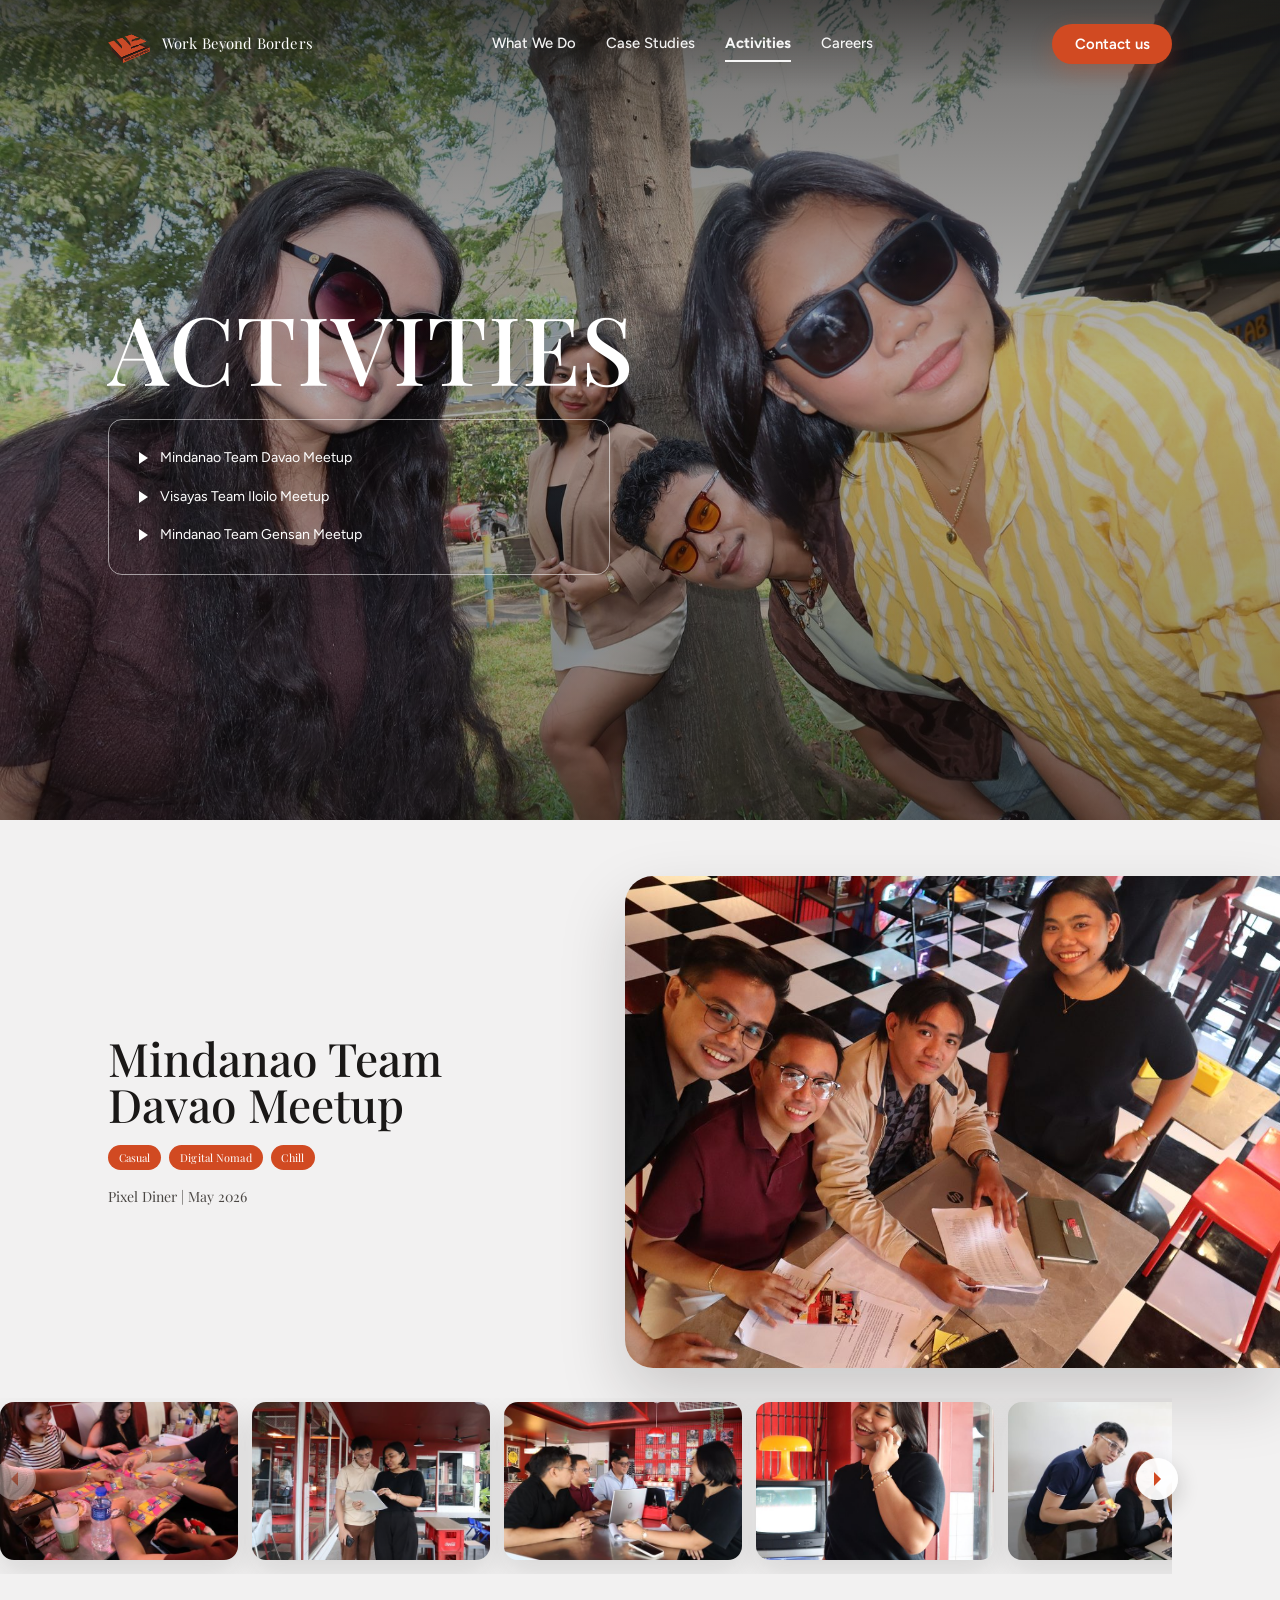
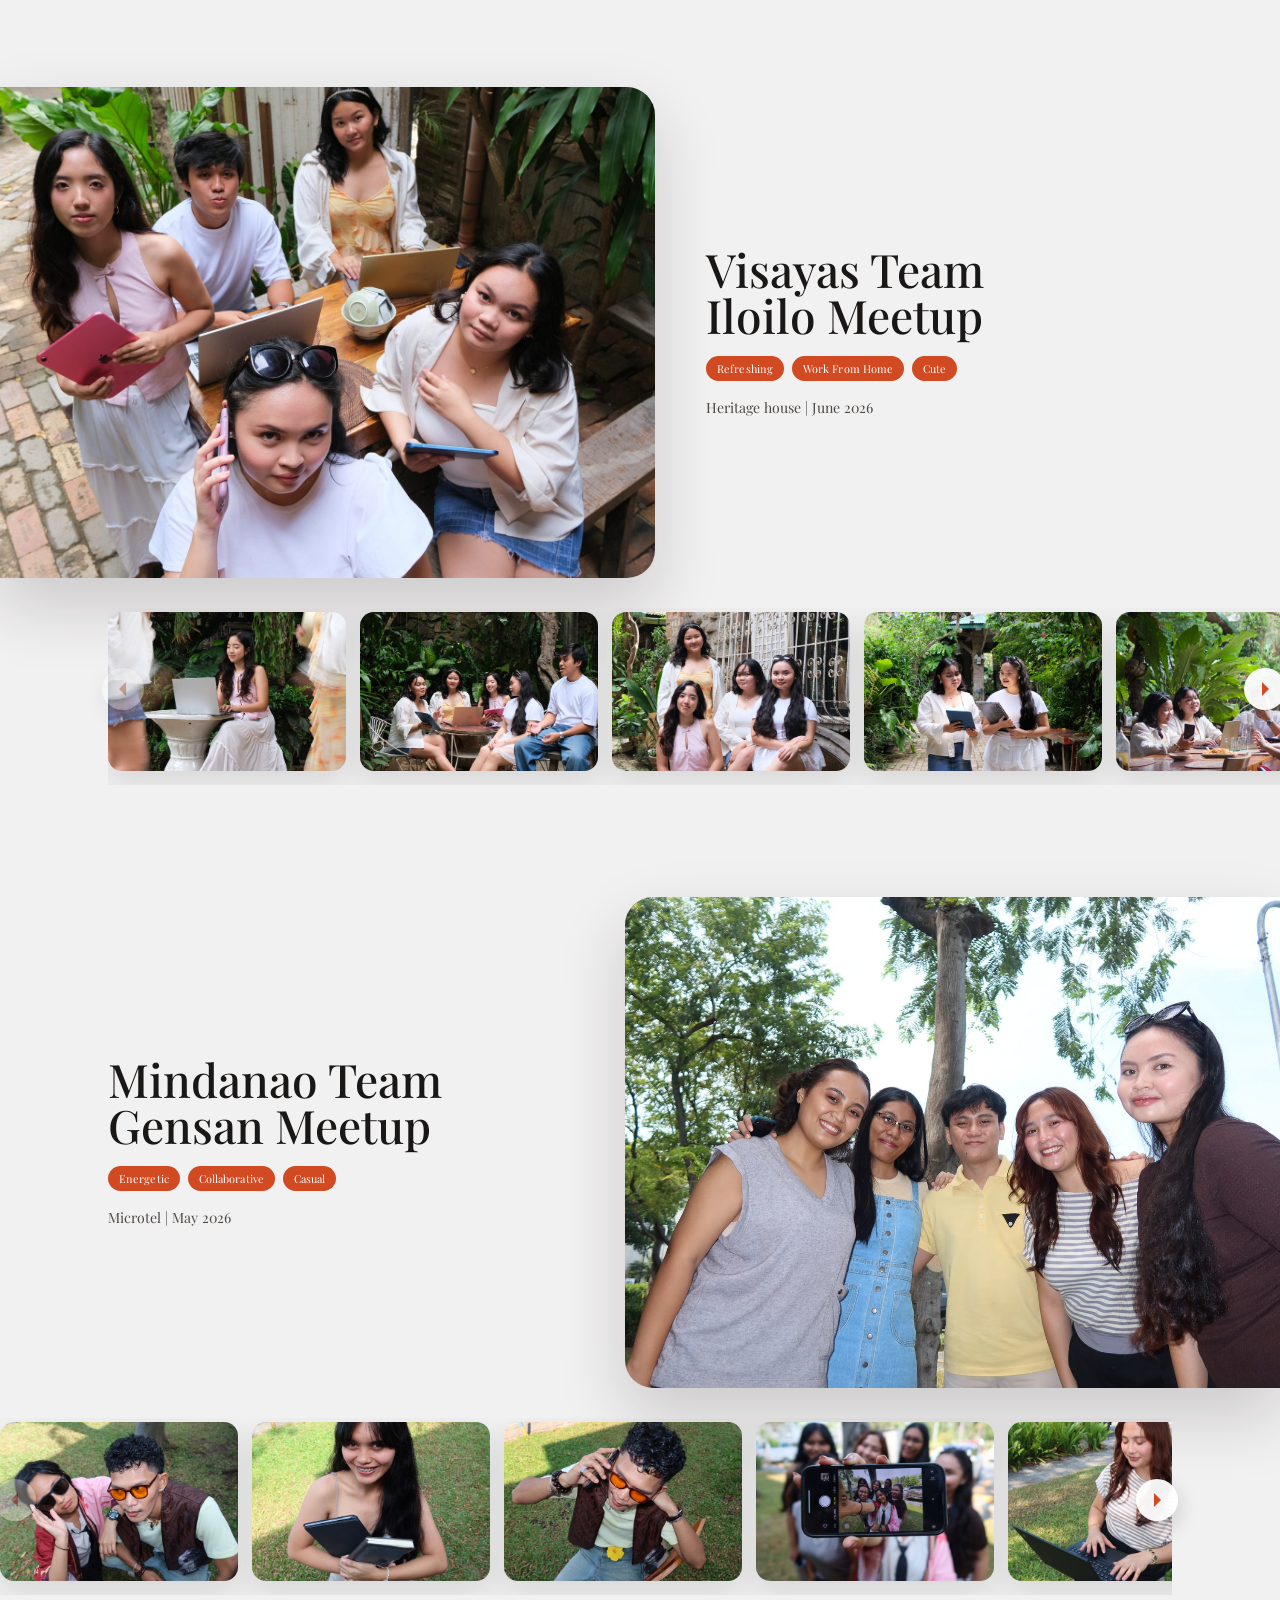
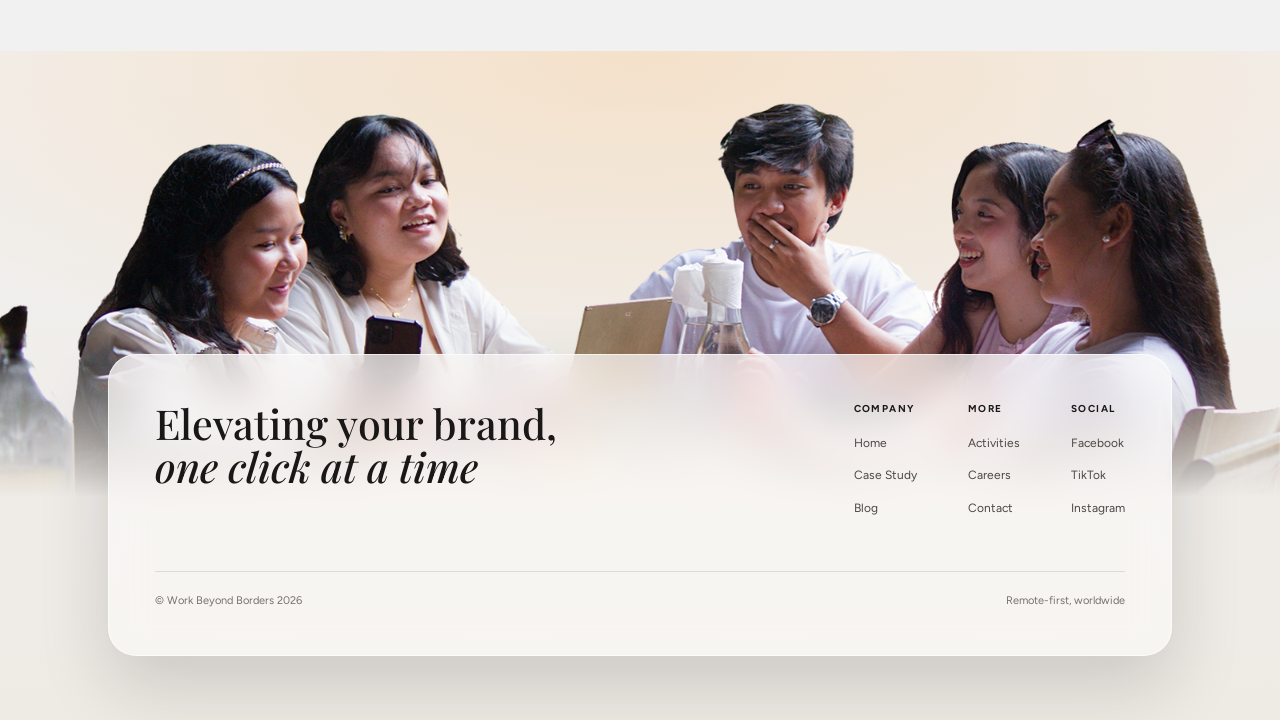
==== activities.html @ eb750236 "Work Beyond Borders website — landing, activities and careers pages Static three-page site built fro" ====
<!DOCTYPE html>
<html lang="en">
<head>
<meta charset="utf-8">
<meta name="viewport" content="width=device-width,initial-scale=1">
<title>Activities — Work Beyond Borders</title>
<meta name="description" content="Meetups, gatherings and community moments from the Work Beyond Borders remote team across Mindanao and the Visayas.">
<link rel="icon" href="assets/img/logo.png">
<link rel="preconnect" href="https://fonts.googleapis.com">
<link rel="preconnect" href="https://fonts.gstatic.com" crossorigin>
<link href="https://fonts.googleapis.com/css2?family=Figtree:ital,wght@0,300..800;1,300..800&family=Playfair+Display:ital,wght@0,400..700;1,400..700&display=swap" rel="stylesheet">
<link rel="stylesheet" href="assets/css/styles.css">
</head>
<body>

<!-- ========== HEADER ========== -->
<header class="site-header">
  <div class="shell">
    <a class="brand" href="index.html">
      <img src="assets/img/logo.png" alt="Work Beyond Borders logo">
      <span>Work Beyond Borders</span>
    </a>

    <nav class="nav" id="nav" aria-label="Primary">
      <a href="index.html#what-we-do">What We Do</a>
      <a href="index.html#case-studies">Case Studies</a>
      <a href="activities.html" aria-current="page">Activities</a>
      <a href="careers.html">Careers</a>
    </nav>

    <div class="header-cta">
      <a class="btn btn--primary" href="https://mail.google.com/mail/?view=cm&amp;fs=1&amp;tf=1&amp;to=info@workbeyondborder.com" target="_blank" rel="noopener">Contact us</a>
      <button class="nav-toggle" type="button" aria-label="Menu" aria-expanded="false" aria-controls="nav"><span></span></button>
    </div>
  </div>
</header>

<main>

  <!-- ========== HERO ========== -->
  <section class="page-hero">
    <div class="page-hero__bg"><img src="assets/img/act-hero.jpg" alt="Work Beyond Borders team members at a meetup"></div>
    <div class="shell">
      <div class="page-hero__grid">
        <div>
          <h1 class="page-title">ACTIVITIES</h1>
          <div class="glass" style="margin-top:26px">
            <ul class="jump-list">
              <li><a href="#davao"><span class="tri" aria-hidden="true"></span> Mindanao Team Davao Meetup</a></li>
              <li><a href="#iloilo"><span class="tri" aria-hidden="true"></span> Visayas Team Iloilo Meetup</a></li>
              <li><a href="#gensan"><span class="tri" aria-hidden="true"></span> Mindanao Team Gensan Meetup</a></li>
            </ul>
          </div>
        </div>
        <div></div>
      </div>
    </div>
  </section>

  <!-- ========== DAVAO ========== -->
  <section class="meetup" id="davao">
    <div class="shell">
      <div class="meetup__grid">
        <div class="reveal">
          <h2>Mindanao Team<br>Davao Meetup</h2>
          <div class="tags">
            <span class="tag">Casual</span>
            <span class="tag">Digital Nomad</span>
            <span class="tag">Chill</span>
          </div>
          <p class="meetup__meta">Pixel Diner | May 2026</p>
        </div>
        <div class="meetup__media reveal">
          <img src="assets/img/davao-main.jpg" alt="The Davao team gathered around a table at Pixel Diner" loading="lazy">
        </div>
      </div>

      <div class="rail reveal">
        <button class="rail__btn rail__btn--prev" type="button" aria-label="Previous photos">
          <svg viewBox="0 0 16 16" aria-hidden="true"><path d="M11 1 4 8l7 7z"/></svg>
        </button>
        <div class="rail__track">
          <img src="assets/img/davao-1.jpg" alt="Team members crafting together at the Davao meetup" loading="lazy">
          <img src="assets/img/davao-2.jpg" alt="Two team members reviewing work on a tablet" loading="lazy">
          <img src="assets/img/davao-3.jpg" alt="Team members working on laptops at the diner counter" loading="lazy">
          <img src="assets/img/davao-4.jpg" alt="A team member giving a thumbs up" loading="lazy">
          <img src="assets/img/davao-5.jpg" alt="A team member relaxing at the Davao meetup" loading="lazy">
        </div>
        <button class="rail__btn rail__btn--next" type="button" aria-label="More photos">
          <svg viewBox="0 0 16 16" aria-hidden="true"><path d="M5 1l7 7-7 7z"/></svg>
        </button>
      </div>
    </div>
  </section>

  <!-- ========== ILOILO ========== -->
  <section class="meetup meetup--flip" id="iloilo">
    <div class="shell">
      <div class="meetup__grid">
        <div class="reveal">
          <h2>Visayas Team<br>Iloilo Meetup</h2>
          <div class="tags">
            <span class="tag">Refreshing</span>
            <span class="tag">Work From Home</span>
            <span class="tag">Cute</span>
          </div>
          <p class="meetup__meta">Heritage house | June 2026</p>
        </div>
        <div class="meetup__media reveal">
          <img src="assets/img/iloilo-main.jpg" alt="The Visayas team at the heritage house in Iloilo" loading="lazy">
        </div>
      </div>

      <div class="rail reveal">
        <button class="rail__btn rail__btn--prev" type="button" aria-label="Previous photos">
          <svg viewBox="0 0 16 16" aria-hidden="true"><path d="M11 1 4 8l7 7z"/></svg>
        </button>
        <div class="rail__track">
          <img src="assets/img/iloilo-1.jpg" alt="A team member working on a laptop in the garden" loading="lazy">
          <img src="assets/img/iloilo-2.jpg" alt="The team seated around a garden table" loading="lazy">
          <img src="assets/img/iloilo-3.jpg" alt="Team members posing at the heritage house" loading="lazy">
          <img src="assets/img/iloilo-4.jpg" alt="Two team members comparing notes on tablets" loading="lazy">
          <img src="assets/img/iloilo-5.jpg" alt="The team sharing a meal together" loading="lazy">
          <img src="assets/img/iloilo-6.jpg" alt="A team member on a call in the courtyard" loading="lazy">
        </div>
        <button class="rail__btn rail__btn--next" type="button" aria-label="More photos">
          <svg viewBox="0 0 16 16" aria-hidden="true"><path d="M5 1l7 7-7 7z"/></svg>
        </button>
      </div>
    </div>
  </section>

  <!-- ========== GENSAN ========== -->
  <section class="meetup" id="gensan">
    <div class="shell">
      <div class="meetup__grid">
        <div class="reveal">
          <h2>Mindanao Team<br>Gensan Meetup</h2>
          <div class="tags">
            <span class="tag">Energetic</span>
            <span class="tag">Collaborative</span>
            <span class="tag">Casual</span>
          </div>
          <p class="meetup__meta">Microtel | May 2026</p>
        </div>
        <div class="meetup__media reveal">
          <img src="assets/img/gensan-main.jpg" alt="The Gensan team together outdoors" loading="lazy">
        </div>
      </div>

      <div class="rail reveal">
        <button class="rail__btn rail__btn--prev" type="button" aria-label="Previous photos">
          <svg viewBox="0 0 16 16" aria-hidden="true"><path d="M11 1 4 8l7 7z"/></svg>
        </button>
        <div class="rail__track">
          <img src="assets/img/gensan-1.jpg" alt="Two team members in sunglasses at the Gensan meetup" loading="lazy">
          <img src="assets/img/gensan-2.jpg" alt="A team member with a tablet on the lawn" loading="lazy">
          <img src="assets/img/gensan-3.jpg" alt="A team member taking a call outdoors" loading="lazy">
          <img src="assets/img/gensan-4.jpg" alt="The team taking a group selfie" loading="lazy">
          <img src="assets/img/gensan-5.jpg" alt="A team member working on a laptop on the grass" loading="lazy">
          <img src="assets/img/gensan-6.jpg" alt="Team members playing together at the Gensan meetup" loading="lazy">
        </div>
        <button class="rail__btn rail__btn--next" type="button" aria-label="More photos">
          <svg viewBox="0 0 16 16" aria-hidden="true"><path d="M5 1l7 7-7 7z"/></svg>
        </button>
      </div>
    </div>
  </section>

</main>

<!-- ========== FOOTER ========== -->
<footer class="site-footer">
  <div class="shell">
    <div class="footer-stage">
      <img class="footer-art" src="assets/img/footer-activities.png" width="1600" height="498" alt="The team sharing a meal at a Work Beyond Borders meetup" loading="lazy">
      <div class="footer-panel">
      <div class="footer-top">
        <h2>Elevating your brand, <em>one click at a time</em></h2>

        <div class="footer-col">
          <h3>Company</h3>
          <ul>
            <li><a href="index.html">Home</a></li>
            <li><a href="index.html#case-studies">Case Study</a></li>
            <li><a href="index.html#what-we-do">Blog</a></li>
          </ul>
        </div>

        <div class="footer-col">
          <h3>More</h3>
          <ul>
            <li><a href="activities.html">Activities</a></li>
            <li><a href="careers.html">Careers</a></li>
            <li><a href="https://mail.google.com/mail/?view=cm&amp;fs=1&amp;tf=1&amp;to=info@workbeyondborder.com" target="_blank" rel="noopener">Contact</a></li>
          </ul>
        </div>

        <div class="footer-col">
          <h3>Social</h3>
          <ul>
            <li><a href="https://www.facebook.com/workingbeyondborders" target="_blank" rel="noopener">Facebook</a></li>
            <li><a href="https://www.tiktok.com/@workbeyondborders" target="_blank" rel="noopener">TikTok</a></li>
            <li><a href="https://www.instagram.com/workingbeyondborders/" target="_blank" rel="noopener">Instagram</a></li>
          </ul>
        </div>
      </div>

      <div class="footer-bottom">
        <span>&copy; Work Beyond Borders 2026</span>
        <span>Remote-first, worldwide</span>
        </div>
      </div>
    </div>
  </div>
</footer>

<script src="assets/js/main.js"></script>
</body>
</html>
---- assets/css/styles.css ----
/* ============================================================
   Work Beyond Borders — site styles
   ============================================================ */

/* ---------- tokens ---------- */
:root{
  --orange:#d14a22;
  --orange-deep:#b93d18;
  --orange-bright:#ff7342;
  --ink:#1a1817;
  --ink-2:#4a4643;
  --ink-3:#77716c;
  --paper:#f2f1f1;
  --cream:#f2efe5;
  --white:#fff;
  --line:rgba(26,24,23,.12);

  --serif:"Playfair Display",Georgia,"Times New Roman",serif;
  --sans:"Figtree","Segoe UI",Helvetica,Arial,sans-serif;

  --shell:1160px;
  --gut:clamp(20px,5vw,48px);
  --r-sm:10px;
  --r-md:18px;
  --r-lg:28px;
  --r-xl:40px;

  --header-h:88px;

  /* Type scale measured off the Canva file: each vw figure is the design's
     px size divided by the 1162px canvas width. That reproduces the design's
     proportions at any viewport instead of the airier scale I first guessed.
     Clamps keep it readable on phones and sane on very wide monitors. */
  --fs-nav:clamp(13px,1.16vw,17px);
  --fs-btn:clamp(12.5px,1.16vw,16px);
  --fs-eyebrow:clamp(10px,.81vw,12px);
  --fs-display:clamp(30px,4.47vw,66px);
  --fs-lede:clamp(14px,1.34vw,19px);
  --fs-body:clamp(13px,1.17vw,16.5px);
  --fs-cardtitle:clamp(18px,2.02vw,28px);
}

/* ---------- reset ---------- */
*,*::before,*::after{box-sizing:border-box}
html{-webkit-text-size-adjust:100%;scroll-behavior:smooth}
body{
  margin:0;
  background:var(--paper);
  color:var(--ink);
  font-family:var(--sans);
  font-size:16px;
  line-height:1.6;
  -webkit-font-smoothing:antialiased;
}
/* `clip` (not `hidden`) — `hidden` would turn <body> into a scroll container
   and break painting of the fixed header and everything below the fold. */
html,body{overflow-x:clip}
@supports not (overflow:clip){
  html{overflow-x:hidden}
}
img{max-width:100%;display:block}
a{color:inherit;text-decoration:none}
button{font:inherit;color:inherit;border:0;background:none;cursor:pointer}
h1,h2,h3,h4,p,figure,blockquote,ul{margin:0}
ul{padding:0;list-style:none}
input{font:inherit}
:focus-visible{outline:2px solid var(--orange);outline-offset:3px;border-radius:4px}

/* ---------- helpers ---------- */
.shell{width:100%;max-width:var(--shell);margin-inline:auto;padding-inline:var(--gut)}
.eyebrow{
  font-size:var(--fs-eyebrow);font-weight:600;letter-spacing:.16em;text-transform:uppercase;
  color:var(--ink-3);
}
.display{
  font-family:var(--serif);font-weight:500;line-height:.98;letter-spacing:-.01em;
  font-size:var(--fs-display);
}
.display em{font-style:italic;font-weight:500}
.lede{color:var(--ink-2);font-size:var(--fs-lede);line-height:1.45}
.sr-only{
  position:absolute;width:1px;height:1px;padding:0;margin:-1px;
  overflow:hidden;clip:rect(0 0 0 0);white-space:nowrap;border:0;
}

/* ---------- buttons ---------- */
.btn{
  display:inline-flex;align-items:center;gap:.5em;
  padding:.82em 1.5em;border-radius:999px;
  font-size:var(--fs-btn);font-weight:600;line-height:1;
  transition:background .25s,color .25s,transform .25s,box-shadow .25s;
  white-space:nowrap;
}
.btn:hover{transform:translateY(-2px)}
.btn--primary{background:var(--orange);color:#fff;box-shadow:0 8px 22px rgba(209,74,34,.28)}
.btn--primary:hover{background:var(--orange-deep);box-shadow:0 12px 28px rgba(209,74,34,.36)}
.btn--ghost{background:rgba(255,255,255,.94);color:var(--ink);box-shadow:0 8px 22px rgba(0,0,0,.14)}
.btn--ghost:hover{background:#fff}
.btn--dark{background:var(--ink);color:#fff}
.btn--dark:hover{background:#000}
.btn--sm{padding:.62em 1.15em;font-size:.83rem}

/* ============================================================
   HEADER
   ============================================================ */
.site-header{
  position:fixed;inset:0 0 auto;z-index:80;
  height:var(--header-h);
  display:flex;align-items:center;
  background:linear-gradient(180deg,rgba(20,18,16,.42),rgba(20,18,16,0));
  transition:background .3s,box-shadow .3s,backdrop-filter .3s;
}
.site-header.is-stuck{
  background:rgba(250,249,248,.92);
  backdrop-filter:saturate(160%) blur(14px);
  -webkit-backdrop-filter:saturate(160%) blur(14px);
  box-shadow:0 1px 0 var(--line),0 10px 30px rgba(0,0,0,.06);
}
.site-header .shell{display:flex;align-items:center;justify-content:space-between;gap:24px}

.brand{display:flex;align-items:center;gap:12px;color:#fff}
.brand img{width:42px;height:auto}
.brand span{font-family:var(--serif);font-size:clamp(14px,1.16vw,17px);letter-spacing:.01em}
.is-stuck .brand{color:var(--ink)}

.nav{display:flex;align-items:center;gap:30px}
.nav a{
  position:relative;color:rgba(255,255,255,.94);font-size:var(--fs-nav);font-weight:500;
  padding-block:6px;transition:color .2s,opacity .2s;
}
.nav a::after{
  content:"";position:absolute;left:0;right:0;bottom:0;height:1.5px;
  background:currentColor;transform:scaleX(0);transform-origin:left;
  transition:transform .28s cubic-bezier(.4,0,.2,1);
}
.nav a:hover::after,.nav a[aria-current="page"]::after{transform:scaleX(1)}
.nav a[aria-current="page"]{font-weight:700}
.is-stuck .nav a{color:var(--ink-2)}
.is-stuck .nav a[aria-current="page"]{color:var(--ink)}

.header-cta{display:flex;align-items:center;gap:14px}

.nav-toggle{
  display:none;width:44px;height:44px;border-radius:50%;
  align-items:center;justify-content:center;color:#fff;
}
.is-stuck .nav-toggle{color:var(--ink)}
.nav-toggle span{display:block;width:20px;height:1.6px;background:currentColor;position:relative}
.nav-toggle span::before,.nav-toggle span::after{
  content:"";position:absolute;left:0;width:20px;height:1.6px;background:currentColor;
  transition:transform .3s,top .3s;
}
.nav-toggle span::before{top:-6px}
.nav-toggle span::after{top:6px}
.nav-open .nav-toggle span{background:transparent}
.nav-open .nav-toggle span::before{top:0;transform:rotate(45deg)}
.nav-open .nav-toggle span::after{top:0;transform:rotate(-45deg)}

/* ============================================================
   HERO — landing
   ============================================================ */
.hero{
  position:relative;isolation:isolate;
  min-height:min(112vh,1040px);
  padding-top:calc(var(--header-h) + 4vh);
  padding-bottom:70px;
  display:flex;flex-direction:column;justify-content:center;
  overflow:hidden;
}
.hero__bg{
  position:absolute;inset:0;z-index:-3;
  background:url("../img/hero-bg.jpg") center 30% / cover no-repeat;
  /* the source alley shot is genuinely dark (mean RGB ~53); Canva lifts it in
     the design, so match that here rather than shipping a muddy hero */
  filter:brightness(1.26) saturate(1.06) contrast(.97);
  -webkit-mask-image:linear-gradient(180deg,#000 0,#000 68%,transparent 97%);
          mask-image:linear-gradient(180deg,#000 0,#000 68%,transparent 97%);
}
.hero__bg::after{
  content:"";position:absolute;inset:0;
  background:linear-gradient(180deg,rgba(18,16,14,.34) 0,rgba(18,16,14,.15) 42%,rgba(18,16,14,.05) 70%,transparent 88%);
}
.hero__glow{
  position:absolute;z-index:-2;right:-14%;bottom:-6%;
  width:min(46vw,620px);aspect-ratio:1;
  background:radial-gradient(circle,rgba(255,150,20,.95),rgba(255,150,20,.45) 42%,transparent 70%);
  filter:blur(14px);pointer-events:none;
}

.hero__inner{position:relative;text-align:center;color:#fff;z-index:2}
.hero__eyebrow{
  font-size:clamp(11px,1.02vw,15px);letter-spacing:.02em;color:rgba(255,255,255,.9);margin-bottom:16px;
}
.hero h1{
  font-family:var(--serif);font-weight:500;line-height:1;letter-spacing:-.02em;
  font-size:clamp(2.4rem,6.43vw,5.6rem);
  text-shadow:0 3px 26px rgba(0,0,0,.55);
}
.hero h1 em{display:block;font-style:italic}
.hero__sub{
  max-width:min(64%,62ch);margin:22px auto 0;
  font-size:clamp(15px,1.72vw,22px);line-height:1.4;
  color:rgba(255,255,255,.96);text-shadow:0 2px 18px rgba(0,0,0,.62);
}
.hero__actions{display:flex;flex-wrap:wrap;gap:14px;justify-content:center;margin-top:28px}

/* Placement mirrors the layer geometry in landingpage.psd: two people
   crowding in from the left edge, two from the right, all sized by height
   so each keeps its own proportions. */
.hero__cut{
  position:absolute;z-index:1;width:auto;pointer-events:none;
  filter:drop-shadow(0 22px 40px rgba(0,0,0,.3));
}
.hero__cut--tr{right:-9%;top:9%;height:55%}
.hero__cut--br{right:-4%;top:45%;height:53%}
.hero__cut--tl{left:-4%;top:30%;height:56%}
.hero__cut--bl{left:-6%;top:53%;height:44%}

/* Narrower desktops: the hero box gets much wider than tall relative to the
   PSD frame, so the four figures close in on the headline, the buttons and the
   stats row. Shrink them and push them back out to the edges. */
@media (max-width:1320px) and (min-width:901px){
  .hero__cut--tr{right:-11%;top:5%;height:50%}
  .hero__cut--br{right:-7%;top:32%;height:52%}
  .hero__cut--tl{left:-8%;top:21%;height:52%}
  .hero__cut--bl{left:-8%;top:38%;height:46%}
}

/* Tightest desktop band: the headline column takes almost the whole width
   here, so the outer two step back further still. */
@media (max-width:1100px) and (min-width:901px){
  .hero__cut--tr{right:-15%;top:6%;height:44%}
  .hero__cut--br{right:-11%;top:33%;height:46%}
  .hero__cut--tl{left:-13%;top:23%;height:45%}
  .hero__cut--bl{left:-12%;top:39%;height:41%}
}

.hero__stats{
  position:relative;z-index:2;margin-top:auto;padding-top:min(16vh,150px);
  color:#fff;
}
.hero__stats ul{
  display:flex;flex-wrap:wrap;align-items:baseline;justify-content:center;
  gap:14px clamp(20px,4vw,46px);
  padding-bottom:20px;border-bottom:1px solid rgba(255,255,255,.32);
}
.hero__stats li{font-size:clamp(11px,.84vw,13px);color:rgba(255,255,255,.9);text-shadow:0 2px 14px rgba(0,0,0,.5)}
.hero__stats .num{font-family:var(--serif);font-size:clamp(17px,1.73vw,25px);letter-spacing:.01em}

/* ============================================================
   SECTIONS
   ============================================================ */
.section{position:relative;padding-block:clamp(44px,5.6vw,74px)}
.section--tight{padding-block:clamp(34px,4vw,54px)}
.section__head{position:relative;z-index:1;max-width:470px}
.section__head--center{max-width:560px}
.section__head--center{margin-inline:auto;text-align:center}
.section__head .eyebrow{display:block;margin-bottom:12px}
.section__head .lede{margin-top:14px}

.glow{
  position:absolute;z-index:0;pointer-events:none;border-radius:50%;
  background:radial-gradient(circle,rgba(255,150,20,.85),rgba(255,150,20,.35) 45%,transparent 70%);
  filter:blur(10px);
}
.glow--right{right:-16%;top:6%;width:min(40vw,520px);aspect-ratio:1}
.glow--left{left:-22%;bottom:-8%;width:min(46vw,600px);aspect-ratio:1;opacity:.55}

/* The design does not sit these sections on flat grey — it washes them with a
   peach-to-orange field that gets hot towards the right. */
#what-we-do{
  background:
    radial-gradient(58% 44% at 104% 26%,rgba(255,150,20,.55),transparent 68%),
    radial-gradient(70% 50% at 92% 78%,rgba(255,176,90,.3),transparent 72%);
}
#case-studies{
  /* the design leaves a deep orange gap under the cards for the calculator
     and laptop to hang into, before the 280M photo band starts */
  padding-bottom:clamp(96px,14vw,215px);
  background:
    radial-gradient(52% 42% at 100% 68%,rgba(255,138,10,.62),transparent 70%),
    radial-gradient(60% 46% at -6% 44%,rgba(255,186,120,.42),transparent 72%),
    linear-gradient(168deg,transparent 34%,rgba(255,196,140,.3) 78%,rgba(255,168,80,.34) 100%);
}
#what-we-do > .shell,#case-studies > .shell{position:relative;z-index:1}

/* ---------- service cards ---------- */
.cards{
  position:relative;z-index:1;
  display:grid;grid-template-columns:repeat(3,1fr);gap:24px;align-items:start;
  margin-top:clamp(34px,4.2vw,56px);
}
.card{
  background:linear-gradient(180deg,#fffefb,#faf7f0);
  border:1px solid rgba(26,24,23,.06);
  border-radius:var(--r-md);
  padding:14px 14px 22px;
  box-shadow:0 18px 44px rgba(26,24,23,.09);
  transition:transform .35s cubic-bezier(.4,0,.2,1),box-shadow .35s;
}
.card:hover{transform:translateY(-6px);box-shadow:0 28px 60px rgba(26,24,23,.14)}
.card__media{border-radius:8px;overflow:hidden;aspect-ratio:3/2;background:#e7e3dd}
.card__media img{width:100%;height:100%;object-fit:cover;transition:transform .6s cubic-bezier(.4,0,.2,1)}
.card:hover .card__media img{transform:scale(1.06)}
.card__num{font-family:var(--serif);font-size:clamp(12px,1.12vw,16px);color:var(--ink-3);margin:16px 4px 8px}
.card h3{font-family:var(--serif);font-size:var(--fs-cardtitle);font-weight:500;margin:0 4px 12px;line-height:1.05}
.card p{margin:0 4px;color:var(--ink-2);font-size:var(--fs-body);line-height:1.5}

/* ---------- case studies ---------- */
.cases{
  position:relative;z-index:1;
  display:grid;grid-template-columns:repeat(3,1fr);gap:24px;
}
.case{
  background:var(--cream);border-radius:var(--r-md);
  padding:20px 20px 24px;
  transition:transform .35s cubic-bezier(.4,0,.2,1),box-shadow .35s;
}
.case:hover{transform:translateY(-5px);box-shadow:0 22px 50px rgba(26,24,23,.12)}
.case__tag{
  display:inline-block;padding:.42em 1em;border-radius:999px;
  border:1px solid rgba(26,24,23,.22);
  font-size:clamp(10px,.94vw,13px);font-weight:600;letter-spacing:.1em;text-transform:uppercase;
  color:var(--ink-2);
}
.case h3{font-family:var(--serif);font-size:clamp(18px,2.05vw,28px);font-weight:500;line-height:1.02;margin:14px 0 10px}
.case p{color:var(--ink-2);font-size:var(--fs-body);line-height:1.45}

/* ---------- halftone collage stickers ----------------------------------
   The cut-out props from the Canva design. All decorative: aria-hidden in
   the markup and pointer-events:none here so they never intercept a click.
   Every one is placed to clear the text it sits near — see the notes on
   .cases below for why the case-study props anchor to the card edges. */
@keyframes wbb-float{
  from{transform:translate3d(0,calc(var(--float) * -1),0)}
  to  {transform:translate3d(0,var(--float),0)}
}
.sticker{
  position:absolute;z-index:2;pointer-events:none;
  filter:drop-shadow(0 12px 22px rgba(26,24,23,.18));
  /* `rotate` is its own property, so the float can own `transform` outright */
  --float:7px;
  animation:wbb-float var(--float-dur,7s) ease-in-out infinite alternate;
  animation-delay:var(--float-delay,0s);
  will-change:transform;
}

/* case studies — the two props above the cards are sized by --prop, and the
   row's top margin is derived from that same value plus a gap. So the band
   they sit in is always tall enough for them: they can never reach up into
   the lede, nor down onto the "Case Study" tags. */
.cases{
  position:relative;
  --prop:clamp(104px,13vw,182px);
  /* A rotated element's footprint is its diagonal, not its height, and the
     float adds a few more pixels on top — hence the 1.3 rather than a bare
     var(--prop). Under-budget this and the props creep onto the lede. */
  margin-top:calc(var(--prop) * 1.3 + clamp(30px,3.4vw,48px));
}
.st-megaphone {left:-11%;bottom:100%;margin-bottom:10px;width:auto;height:var(--prop);rotate:-14deg;--float-dur:8.5s}
.st-papers    {left:29%;bottom:100%;margin-bottom:18px;width:auto;height:calc(var(--prop) * .8);rotate:6deg;--float:9px;--float-dur:7.4s;--float-delay:-2.1s}
.st-calculator{left:2%;top:100%;margin-top:22px;width:clamp(88px,11vw,144px);rotate:-18deg;--float:6px;--float-dur:6.6s;--float-delay:-1.2s}
.st-laptop    {right:-9%;top:100%;margin-top:-18px;width:clamp(110px,15vw,196px);rotate:8deg;--float:8px;--float-dur:9.2s;--float-delay:-3.4s}

/* strengths — the props stand in for the photo, as they do in the design */
.collage{position:relative;aspect-ratio:1/1.06;min-height:300px}
.collage .sticker{filter:drop-shadow(0 14px 26px rgba(26,24,23,.16))}
.st-plane    {left:2%;top:8%;width:42%;rotate:-6deg;--float:10px;--float-dur:8s}
.st-notes    {left:46%;top:0;width:40%;rotate:7deg;--float:8px;--float-dur:6.8s;--float-delay:-1.7s}
.st-imac     {left:0;top:46%;width:46%;rotate:-3deg;--float:7px;--float-dur:9.4s;--float-delay:-3s}
.st-handshake{left:44%;top:56%;width:44%;rotate:5deg;--float:9px;--float-dur:7.8s;--float-delay:-4.2s}

/* approach — pen and bulb live in the empty column above the cut-out; the
   writing hand sits in the section's bottom padding, below the copy. */
.st-pen    {left:1%;top:7%;width:clamp(74px,9vw,124px);rotate:-22deg;--float:8px;--float-dur:7.6s}
.st-bulb   {left:9%;top:0;width:clamp(54px,6.5vw,88px);rotate:9deg;--float:10px;--float-dur:6.2s;--float-delay:-2.4s}
/* Big, at the outer edge, and low — in the design it sits below the body
   copy, not beside it, which is what keeps it off the text at this size. */
.st-writing{right:-1%;top:100%;margin-top:-46px;width:clamp(110px,16vw,240px);rotate:3deg;--float:11px;--float-dur:8.8s;--float-delay:-1.5s}

/* ---------- results band ---------- */
.band{
  position:relative;isolation:isolate;overflow:hidden;
  min-height:min(64vh,540px);display:flex;align-items:center;
  color:#fff;padding-block:clamp(60px,8vw,90px);
}
.band__bg{position:absolute;inset:0;z-index:-2}
.band__bg img{width:100%;height:100%;object-fit:cover;object-position:center 42%}
.band__bg::after{
  content:"";position:absolute;inset:0;
  background:linear-gradient(90deg,rgba(20,16,12,.15) 0,rgba(20,16,12,.35) 42%,rgba(120,60,10,.6) 78%,rgba(190,95,15,.62) 100%);
}
.band .shell{display:flex;justify-content:flex-end}
.band__body{max-width:460px;text-align:center}
.band h2{font-family:var(--serif);font-weight:500;font-size:clamp(20px,2.48vw,36px);margin-top:6px}
.band p{margin-top:14px;color:rgba(255,255,255,.94);line-height:1.6;font-size:clamp(13.5px,1.27vw,18px)}
.band .band__num{
  margin-top:0;
  font-family:var(--serif);font-style:italic;font-weight:400;
  font-size:clamp(72px,14.49vw,205px);line-height:.88;letter-spacing:-.01em;
  text-shadow:0 6px 40px rgba(0,0,0,.3);
}
.band .link-arrow{margin-top:22px}

.link-arrow{
  display:inline-flex;align-items:center;gap:.55em;
  font-weight:600;font-size:var(--fs-btn);
}
.link-arrow i{font-style:normal;transition:transform .3s}
.link-arrow:hover i{transform:translateX(-5px)}
.link-arrow--fwd:hover i{transform:translateX(5px)}

/* ---------- strengths ---------- */
.strengths{position:relative;overflow:hidden}
.strengths__grid{
  display:grid;grid-template-columns:minmax(0,.86fr) minmax(0,1.14fr);
  align-items:center;gap:clamp(24px,3vw,40px);
  margin-top:clamp(26px,3.2vw,42px);
}
.strengths__art{position:relative;min-height:340px}
.strengths__panel{
  position:relative;z-index:3;
  background:var(--orange-bright);color:#fff;
  /* the design's panel is a flat slab, not a pill */
  border-radius:6px;
  padding:clamp(22px,2.6vw,34px);
  box-shadow:0 24px 56px rgba(255,115,66,.24);
  margin-right:calc((100vw - min(100vw,var(--shell)))/-2 - var(--gut));
  padding-right:clamp(26px,5vw,70px);
  border-top-right-radius:0;border-bottom-right-radius:0;
}
.strength + .strength{margin-top:18px;padding-top:18px;border-top:1px solid rgba(255,255,255,.3)}
.strength__kicker{font-family:var(--serif);font-size:clamp(11px,.9vw,13px);opacity:.92}
.strength h3{font-family:var(--serif);font-weight:500;font-size:clamp(16px,1.29vw,20px);margin:5px 0 8px}
.strength p{font-size:clamp(12.5px,.91vw,14.5px);line-height:1.5;color:rgba(255,255,255,.95)}

/* ---------- approach ---------- */
.approach__grid{
  display:grid;grid-template-columns:minmax(0,1fr) minmax(0,1fr);
  gap:clamp(30px,5vw,64px);align-items:center;
}
.approach__media{display:flex;justify-content:center}
.approach__media img{
  width:auto;max-width:100%;height:auto;max-height:min(56vh,470px);
  filter:drop-shadow(0 24px 44px rgba(26,24,23,.22));
}
.approach h2{margin-bottom:20px}
.approach .btn{margin-top:28px}

/* ---------- quote ---------- */
.quote{position:relative;text-align:center;overflow:hidden}
.quote__mark{
  position:absolute;left:50%;top:50%;translate:-50% -50%;
  width:min(58vw,430px);opacity:.16;pointer-events:none;
}
.quote blockquote{
  position:relative;font-family:var(--serif);font-weight:500;
  font-size:clamp(22px,2.7vw,39px);line-height:1.1;max-width:20ch;margin-inline:auto;
}
.quote blockquote em{font-style:italic;display:block}
.quote figcaption{position:relative;margin-top:16px;color:var(--ink-2);font-size:clamp(11px,.88vw,13px)}

/* ============================================================
   FOOTER
   ============================================================ */
.site-footer{
  position:relative;isolation:isolate;overflow:hidden;
  padding-block:clamp(30px,4vw,54px) clamp(40px,5vw,64px);
  background:
    radial-gradient(115% 80% at 50% 0%,rgba(255,150,20,.18),transparent 62%),
    linear-gradient(180deg,var(--paper) 0,#eeeae4 100%);
}
.footer-stage{position:relative}
/* The team cut-out stands behind the panel; the negative margin is what pulls
   the panel up over their lower half, so it stays put at any width. */
.footer-art{
  position:relative;z-index:1;display:block;height:auto;
  /* Full-bleed: break out of the shell to both viewport edges. Capped at the
     shell width it read as a photo floating in the middle of the footer. */
  width:100vw;max-width:none;
  margin-left:calc(50% - 50vw);
  margin-right:calc(50% - 50vw);
  /* the overlap is in vw so it tracks the image height, which is now a
     fraction of the viewport width — keeps a constant ~33%% bite at any size */
  margin-bottom:calc(-1 * clamp(56px,11.5vw,210px));
  /* Now that the art runs the full width, the panel no longer hides the whole
     of its straight bottom edge — so dissolve that edge into the background
     instead of leaving a hard horizontal cut either side of the panel. */
  -webkit-mask-image:linear-gradient(180deg,#000 0,#000 66%,transparent 99%);
          mask-image:linear-gradient(180deg,#000 0,#000 66%,transparent 99%);
}
.footer-panel{
  position:relative;z-index:2;
  background:rgba(250,249,247,.74);
  backdrop-filter:saturate(150%) blur(18px);
  -webkit-backdrop-filter:saturate(150%) blur(18px);
  border:1px solid rgba(255,255,255,.65);
  border-radius:var(--r-lg);
  padding:clamp(30px,4vw,46px);
  box-shadow:0 30px 70px rgba(26,24,23,.16);
}
.footer-top{
  display:grid;grid-template-columns:minmax(0,1.25fr) repeat(3,minmax(0,auto));
  gap:clamp(24px,4vw,52px);
}
.footer-top h2{
  font-family:var(--serif);font-weight:500;line-height:1.05;
  font-size:clamp(22px,3.22vw,46px);
}
.footer-top h2 em{font-style:italic;display:block}
.footer-col h3{
  font-size:clamp(10px,.75vw,11.5px);font-weight:700;letter-spacing:.14em;text-transform:uppercase;
  color:var(--ink);margin-bottom:12px;
}
.footer-col li{margin-bottom:7px}
.footer-col a{font-size:clamp(12px,.9vw,14px);color:var(--ink-2);transition:color .2s}
.footer-col a:hover{color:var(--orange)}
.footer-bottom{
  display:flex;flex-wrap:wrap;gap:12px;justify-content:space-between;
  margin-top:clamp(28px,4vw,44px);padding-top:20px;
  border-top:1px solid var(--line);
  font-size:clamp(11px,.83vw,13px);color:var(--ink-3);
}

/* ============================================================
   PAGE HERO (activities / careers)
   ============================================================ */
.page-hero{
  position:relative;isolation:isolate;overflow:hidden;
  min-height:min(94vh,820px);display:flex;align-items:center;
  padding-top:calc(var(--header-h) + 40px);padding-bottom:70px;color:#fff;
}
.page-hero__bg{position:absolute;inset:0;z-index:-2}
.page-hero__bg img{width:100%;height:100%;object-fit:cover}
.page-hero__bg::after{
  content:"";position:absolute;inset:0;
  background:linear-gradient(180deg,rgba(16,14,12,.6),rgba(16,14,12,.3) 45%,rgba(16,14,12,.5));
}
.page-hero__grid{display:grid;grid-template-columns:minmax(0,1fr) minmax(0,1fr);gap:clamp(28px,5vw,60px);align-items:center}
/* WBB mascot — an illustration, so it sits fully in frame rather than
   cropping off the edge the way the photo cut-outs do. */
.page-hero__cut{
  position:absolute;z-index:-1;left:1.5%;bottom:0;
  width:auto;height:clamp(180px,31%,340px);
  pointer-events:none;filter:drop-shadow(0 16px 32px rgba(0,0,0,.45));
  --float:8px;
  animation:wbb-float 9s ease-in-out infinite alternate;
}
.page-title{
  font-family:var(--serif);font-weight:500;letter-spacing:.01em;line-height:.95;
  font-size:clamp(44px,7.4vw,110px);
  text-shadow:0 6px 44px rgba(0,0,0,.4);
}

.glass{
  background:transparent;
  border:1px solid rgba(255,255,255,.55);
  border-radius:14px;
  padding:clamp(14px,1.8vw,22px) clamp(16px,2vw,26px);
}
.jump-list li + li{margin-top:6px}
.jump-list a{
  display:flex;align-items:center;gap:12px;
  padding:5px 4px;border-radius:8px;
  font-size:clamp(12px,1.1vw,16px);
  transition:background .25s,padding-left .25s;
}
.jump-list a:hover{background:rgba(255,255,255,.14);padding-left:14px}
.tri{
  flex:none;width:0;height:0;
  border-left:9px solid #fff;border-top:6px solid transparent;border-bottom:6px solid transparent;
  transition:transform .25s;
}
.jump-list a:hover .tri{transform:translateX(3px)}
.tri--orange{border-left-color:var(--orange-bright)}

/* ============================================================
   ACTIVITIES
   ============================================================ */
.meetup{position:relative;padding-block:clamp(34px,4.4vw,62px);scroll-margin-top:100px}
.meetup__grid{
  display:grid;grid-template-columns:minmax(0,.92fr) minmax(0,1.08fr);
  gap:clamp(26px,4vw,52px);align-items:center;
}
.meetup--flip .meetup__grid{direction:rtl}
.meetup--flip .meetup__grid > *{direction:ltr}
.meetup__media{
  border-radius:var(--r-lg);overflow:hidden;box-shadow:0 28px 66px rgba(26,24,23,.18);
  /* bleed off the outer edge, the way the design does */
  margin-right:calc((100vw - min(100vw,var(--shell)))/-2 - var(--gut));
  border-top-right-radius:0;border-bottom-right-radius:0;
}
.meetup--flip .meetup__media{
  margin-right:0;
  margin-left:calc((100vw - min(100vw,var(--shell)))/-2 - var(--gut));
  border-radius:var(--r-lg);
  border-top-left-radius:0;border-bottom-left-radius:0;
}
.meetup__media img{width:100%;aspect-ratio:4/3;object-fit:cover;transition:transform .8s cubic-bezier(.4,0,.2,1)}
.meetup__media:hover img{transform:scale(1.04)}
.meetup h2{font-family:var(--serif);font-weight:500;line-height:1;font-size:clamp(26px,3.6vw,52px)}
.tags{display:flex;flex-wrap:wrap;gap:8px;margin:18px 0 16px}
.tag{
  background:var(--orange);color:#fff;border-radius:999px;
  padding:.34em 1em;font-family:var(--serif);font-size:clamp(10px,.85vw,13px);letter-spacing:.01em;
}
.meetup__meta{font-family:var(--serif);font-size:clamp(12px,1.1vw,16px);color:var(--ink-2)}

.rail{
  position:relative;margin-top:clamp(20px,2.4vw,30px);
  /* the rail runs past the shell on the leading edge, as in the design */
  margin-left:calc((100vw - min(100vw,var(--shell)))/-2 - var(--gut));
}
.meetup--flip .rail{
  margin-left:0;
  margin-right:calc((100vw - min(100vw,var(--shell)))/-2 - var(--gut));
}
.rail__track{padding-left:max(0px,calc((100vw - min(100vw,var(--shell)))/2 + var(--gut) - 60px))}
.meetup--flip .rail__track{
  padding-left:2px;
  padding-right:max(0px,calc((100vw - min(100vw,var(--shell)))/2 + var(--gut) - 60px));
}
.rail__track{
  display:flex;gap:14px;overflow-x:auto;scroll-behavior:smooth;
  scroll-snap-type:x mandatory;padding:4px 2px 14px;
  scrollbar-width:none;
}
.rail__track::-webkit-scrollbar{display:none}
.rail__track img{
  flex:none;width:clamp(180px,24vw,238px);aspect-ratio:3/2;object-fit:cover;
  border-radius:14px;scroll-snap-align:start;
  box-shadow:0 12px 30px rgba(26,24,23,.12);
  transition:transform .4s;
}
.rail__track img:hover{transform:translateY(-4px) scale(1.02)}
.rail__btn{
  position:absolute;top:calc(50% - 7px);z-index:3;
  width:42px;height:42px;border-radius:50%;
  background:rgba(255,255,255,.94);box-shadow:0 8px 22px rgba(26,24,23,.2);
  display:flex;align-items:center;justify-content:center;
  transform:translateY(-50%);
  transition:transform .25s,background .25s;
}
.rail__btn:hover{transform:translateY(-50%) scale(1.08);background:#fff}
.rail__btn--prev{left:-6px}
.rail__btn--next{right:-6px}
.rail__btn svg{width:16px;height:16px;fill:var(--orange)}

/* ============================================================
   CAREERS
   ============================================================ */
.roles{display:flex;flex-direction:column;gap:2px}
.role{
  background:transparent;border:1px solid transparent;border-radius:14px;
  overflow:hidden;transition:background .3s,border-color .3s,backdrop-filter .3s;
}
.role.is-open{
  background:rgba(255,255,255,.14);
  border-color:rgba(255,255,255,.4);
  backdrop-filter:blur(12px) saturate(140%);
  -webkit-backdrop-filter:blur(12px) saturate(140%);
}
.role:not(.is-open) .role__btn:hover{background:rgba(255,255,255,.09);border-radius:12px}
.role__btn{
  width:100%;display:flex;align-items:center;gap:12px;
  padding:9px clamp(12px,1.6vw,18px);text-align:left;
  transition:background .25s;
}
.role__btn .tri{transition:transform .3s}
.role.is-open .role__btn .tri{transform:rotate(90deg)}
.role__btn h2{
  font-family:var(--serif);font-weight:500;line-height:1.15;
  font-size:clamp(15px,1.6vw,23px);
}
.role__panel{display:grid;grid-template-rows:0fr;transition:grid-template-rows .38s cubic-bezier(.4,0,.2,1)}
.role.is-open .role__panel{grid-template-rows:1fr}
.role__panel > div{overflow:hidden}
.role__inner{padding:0 clamp(12px,1.6vw,18px) 16px}
.role__label{
  font-size:clamp(9px,.72vw,11px);font-weight:700;letter-spacing:.14em;text-transform:uppercase;
  color:rgba(255,255,255,.78);margin-bottom:8px;
}
.role__quals li{
  position:relative;padding-left:20px;margin-bottom:5px;
  font-size:clamp(11px,.95vw,14px);line-height:1.4;color:rgba(255,255,255,.95);
}
.role__quals li::before{
  content:"";position:absolute;left:1px;top:.3em;
  width:9px;height:5px;border:1.8px solid var(--orange-bright);
  border-top:0;border-right:0;transform:rotate(-45deg);
}
.role__subject{
  display:flex;flex-wrap:wrap;align-items:center;gap:.5em;margin-top:11px;
  font-size:clamp(10px,.8vw,12px);color:rgba(255,255,255,.82);
}
.role__subject code{
  font-family:ui-monospace,SFMono-Regular,Menlo,monospace;font-size:.82rem;
  background:rgba(0,0,0,.32);padding:.24em .7em;border-radius:6px;color:#fff;
}
.role .btn{margin-top:12px}

/* ============================================================
   REVEAL
   ============================================================ */
.reveal{opacity:0;transform:translateY(26px);transition:opacity .7s cubic-bezier(.4,0,.2,1),transform .7s cubic-bezier(.4,0,.2,1)}
.reveal.is-in{opacity:1;transform:none}
@media (prefers-reduced-motion:reduce){
  html{scroll-behavior:auto}
  *{animation-duration:.01ms!important;transition-duration:.01ms!important}
  .reveal{opacity:1;transform:none}
}

/* ============================================================
   RESPONSIVE
   ============================================================ */
@media (max-width:1080px){
  .strengths__grid{grid-template-columns:1fr}
  .strengths__art{min-height:260px}
  .strengths__art img{min-height:260px}
  .strengths__panel{margin-right:0;border-radius:var(--r-lg);padding-right:clamp(30px,4vw,46px)}
  .footer-top{grid-template-columns:1fr 1fr 1fr;gap:30px}
  .footer-top h2{grid-column:1/-1}
}
@media (max-width:900px){
  :root{--header-h:76px}
  .nav-toggle{display:flex}
  .nav{
    position:fixed;inset:var(--header-h) 0 auto;
    flex-direction:column;align-items:stretch;gap:0;
    background:rgba(250,249,248,.98);
    backdrop-filter:blur(16px);
    -webkit-backdrop-filter:blur(16px);
    padding:10px var(--gut) 26px;
    box-shadow:0 20px 40px rgba(0,0,0,.12);
    transform:translateY(-12px);opacity:0;pointer-events:none;
    transition:opacity .25s,transform .25s;
  }
  .nav-open .nav{transform:none;opacity:1;pointer-events:auto}
  .nav a,.is-stuck .nav a{color:var(--ink);font-size:1.05rem;padding:14px 0;border-bottom:1px solid var(--line)}
  .nav a::after{display:none}
  .header-cta{gap:6px}
  .header-cta .btn{padding:.7em 1.1em;font-size:.84rem}
  .brand{gap:9px}
  .brand img{width:34px}
  .brand span{font-size:.95rem;white-space:nowrap}

  .cards,.cases{grid-template-columns:1fr;gap:20px}
  /* Below this width every section stacks, leaving no margin for props to
     live in — so the loose stickers, the hero figures and the mascot all
     step aside rather than sit on the copy. */
  .hero__cut,.page-hero__cut,
  .st-megaphone,.st-papers,.st-calculator,.st-laptop,
  .st-pen,.st-bulb,.st-writing{display:none}
  .cases{margin-top:clamp(40px,6vw,64px)}
  /* the collage is this section's only visual, so it stays — as a tidy
     two-up grid instead of a free scatter that would overflow its box */
  .collage{
    aspect-ratio:auto;min-height:0;
    display:grid;grid-template-columns:1fr 1fr;gap:16px;
    place-items:center;padding:4px 0;
  }
  .collage .sticker{
    position:static;width:auto;max-width:100%;
    height:clamp(92px,20vw,150px);object-fit:contain;
  }
  .approach__grid,.page-hero__grid,.meetup__grid{grid-template-columns:1fr}
  .meetup--flip .meetup__grid{direction:ltr}
  .band .shell{justify-content:center}
  .band__body{max-width:none}
  .band__bg::after{background:linear-gradient(180deg,rgba(20,16,12,.35),rgba(150,72,12,.72))}
    .page-hero{min-height:auto;padding-block:calc(var(--header-h) + 60px) 60px}
  .page-title{margin-bottom:26px}
}
@media (max-width:640px){
  .footer-top{grid-template-columns:1fr 1fr}
  .hero{min-height:auto;padding-bottom:50px}
  .hero__stats{padding-top:60px}
  .rail__btn{display:none}
}
@media (max-width:400px){
  .brand span{display:none}
}
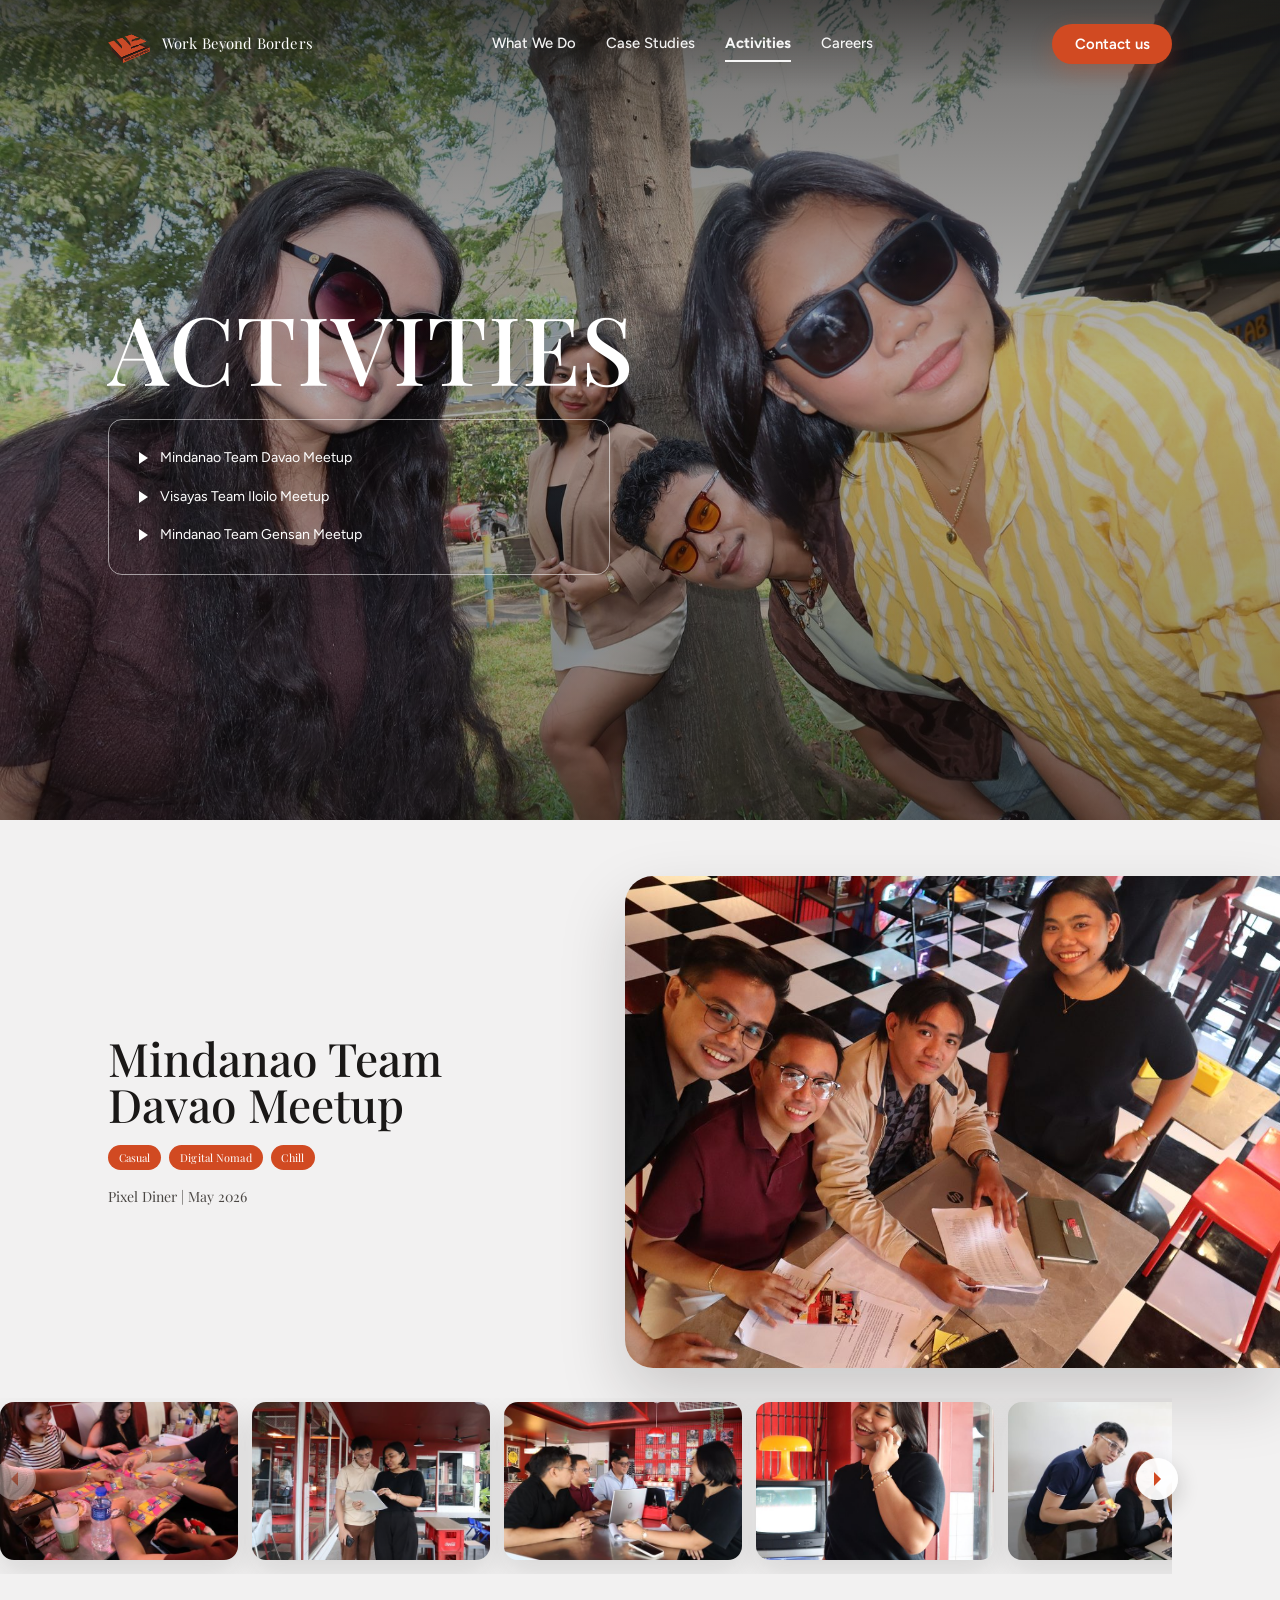
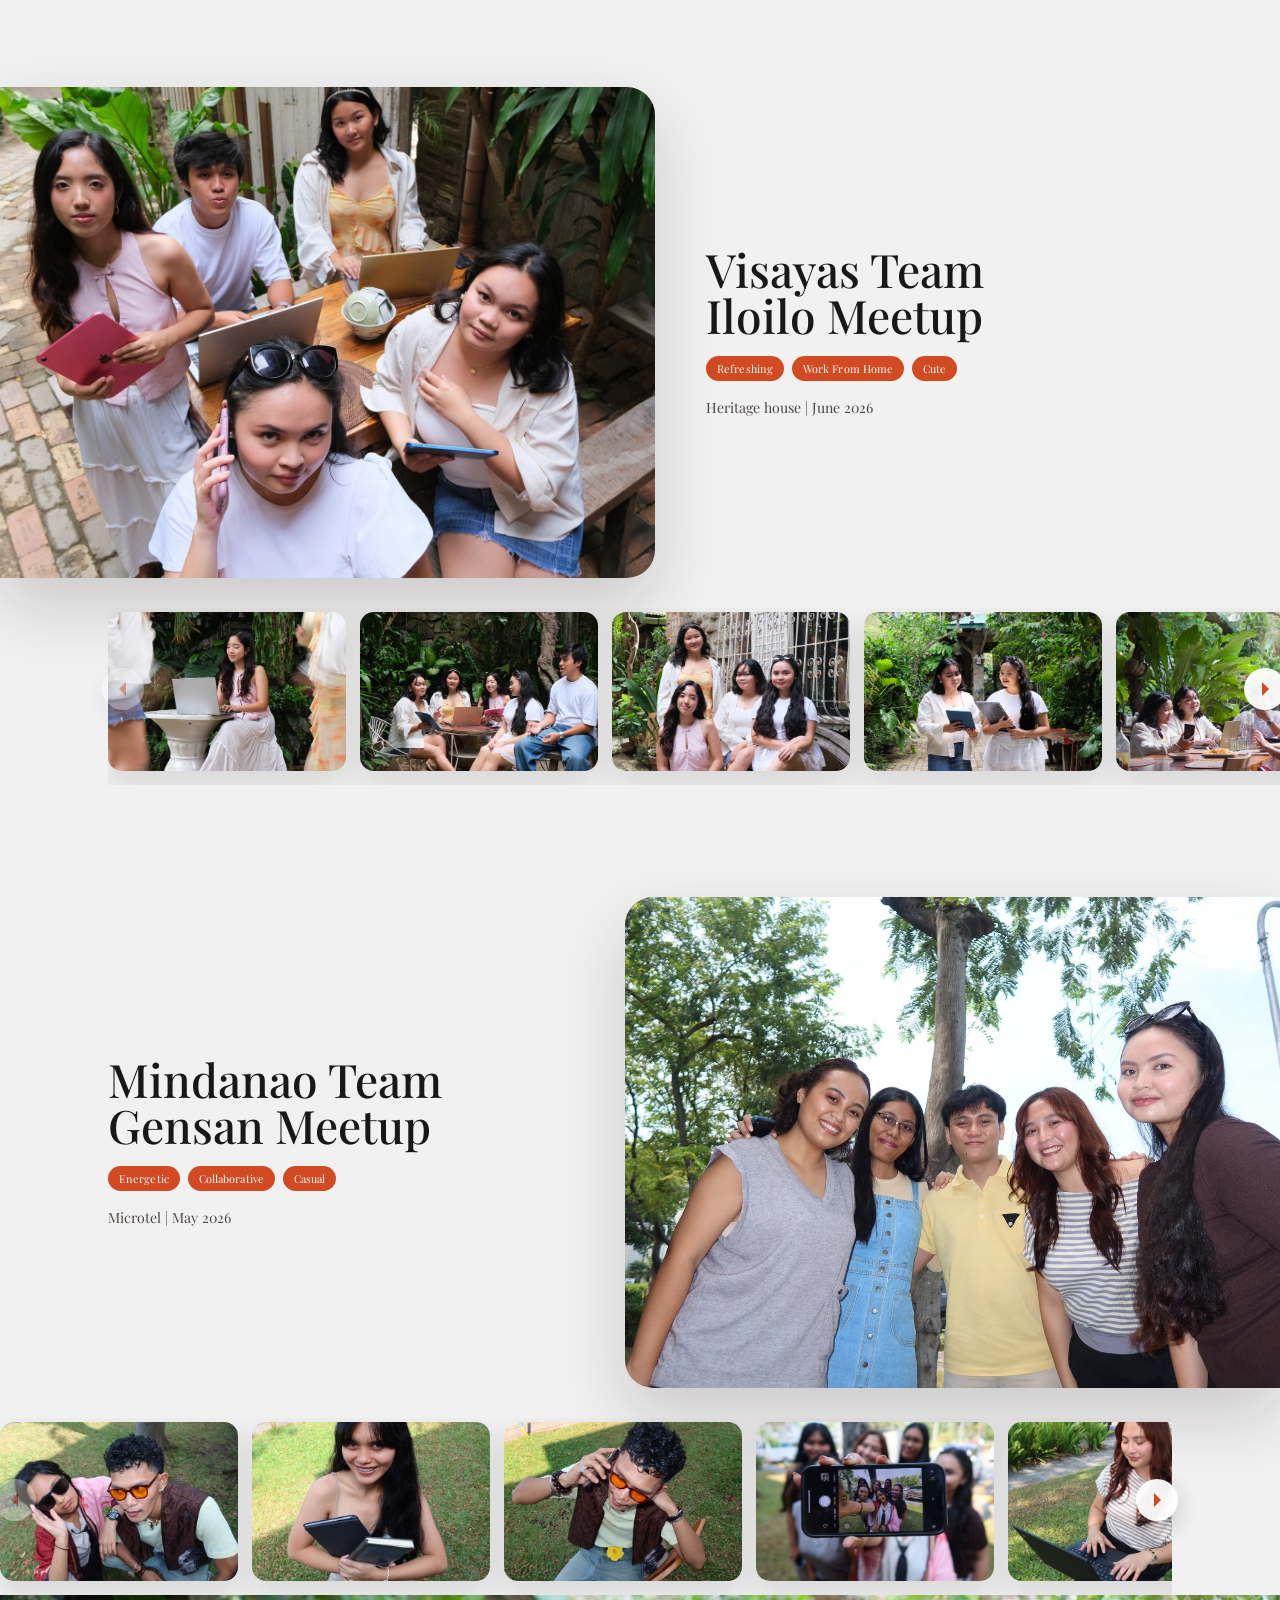
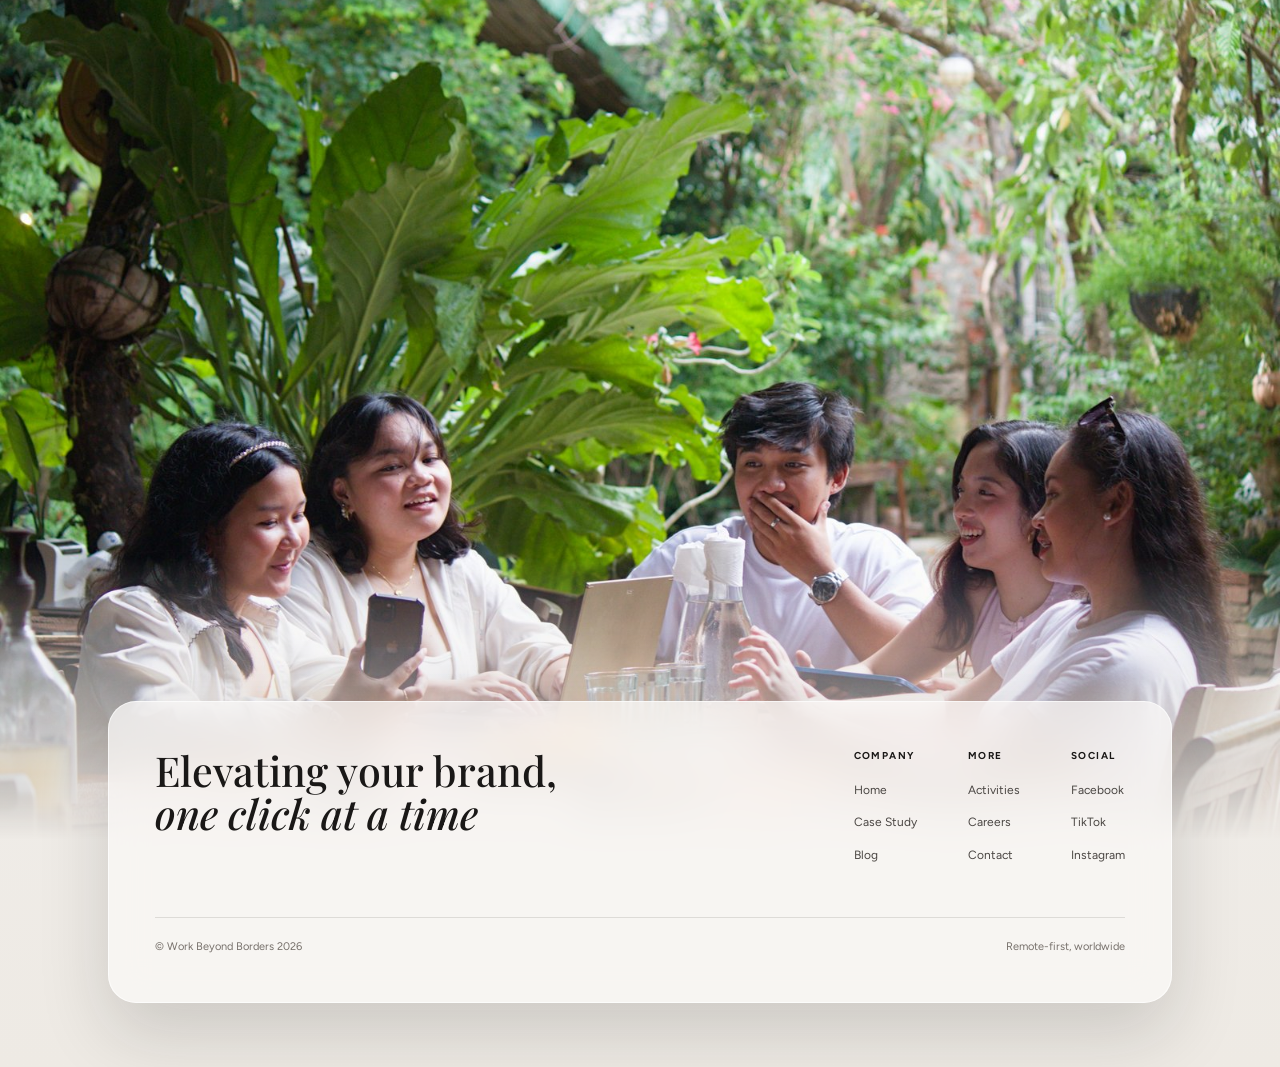
==== commit 29e1b30b: "Add contact form popup, refresh footer art and close footer gaps Contact form - The header "Contact " ====
--- a/activities.html
+++ b/activities.html
@@ -29,7 +29,7 @@
     </nav>
 
     <div class="header-cta">
-      <a class="btn btn--primary" href="https://mail.google.com/mail/?view=cm&amp;fs=1&amp;tf=1&amp;to=info@workbeyondborder.com" target="_blank" rel="noopener">Contact us</a>
+      <button class="btn btn--primary" type="button" data-open-contact>Contact us</button>
       <button class="nav-toggle" type="button" aria-label="Menu" aria-expanded="false" aria-controls="nav"><span></span></button>
     </div>
   </div>
@@ -173,7 +173,7 @@
 <footer class="site-footer">
   <div class="shell">
     <div class="footer-stage">
-      <img class="footer-art" src="assets/img/footer-activities.png" width="1600" height="498" alt="The team sharing a meal at a Work Beyond Borders meetup" loading="lazy">
+      <img class="footer-art" src="assets/img/footer-activities.jpg" width="1600" height="1066" alt="The team sharing a meal at a Work Beyond Borders meetup" loading="lazy">
       <div class="footer-panel">
       <div class="footer-top">
         <h2>Elevating your brand, <em>one click at a time</em></h2>
@@ -215,6 +215,68 @@
   </div>
 </footer>
 
+<!-- ========== CONTACT MODAL ========== -->
+<div class="cmodal" id="contact-modal" role="dialog" aria-modal="true"
+     aria-labelledby="cmodal-title" aria-hidden="true">
+  <div class="cmodal__dialog">
+    <button class="cmodal__close" type="button" data-close-contact aria-label="Close contact form">
+      <svg viewBox="0 0 24 24" aria-hidden="true"><path d="M6 6l12 12M18 6L6 18"/></svg>
+    </button>
+
+    <div class="cmodal__head">
+      <img src="assets/img/logo.png" alt="" aria-hidden="true" width="52" height="48">
+      <span class="eyebrow">Work Beyond Borders</span>
+      <h2 id="cmodal-title">Contact <em>us</em></h2>
+      <p class="cmodal__sub">Tell us a little about what you need and we&rsquo;ll come back to you.</p>
+    </div>
+
+    <form class="cform" id="contact-form" name="contact" method="POST"
+            data-netlify="true" data-netlify-honeypot="botcheck" novalidate>
+        <!-- Netlify reads this to label the submission -->
+        <input type="hidden" name="form-name" value="contact">
+      <div class="cform__row">
+        <label for="cf-name">Name</label>
+        <input id="cf-name" name="name" type="text" autocomplete="name"
+               placeholder="Your full name" required
+               aria-describedby="cf-name-err">
+        <p class="cform__err" id="cf-name-err"></p>
+      </div>
+
+      <div class="cform__row">
+        <label for="cf-email">Email</label>
+        <input id="cf-email" name="email" type="email" autocomplete="email"
+               placeholder="you@company.com" required
+               aria-describedby="cf-email-err">
+        <p class="cform__err" id="cf-email-err"></p>
+      </div>
+
+      <div class="cform__row">
+        <label for="cf-phone">Phone <span class="opt">(optional)</span></label>
+        <input id="cf-phone" name="phone" type="tel" autocomplete="tel"
+               placeholder="+63 912 345 6789"
+               aria-describedby="cf-phone-err">
+        <p class="cform__err" id="cf-phone-err"></p>
+      </div>
+
+      <div class="cform__row">
+        <label for="cf-message">What can we help you with?</label>
+        <textarea id="cf-message" name="message" required
+                  placeholder="A few lines about your brand and what you are looking for."
+                  aria-describedby="cf-message-err"></textarea>
+        <p class="cform__err" id="cf-message-err"></p>
+      </div>
+
+      <!-- honeypot: bots fill it, people never see it -->
+      <input type="checkbox" name="botcheck" class="sr-only" tabindex="-1" autocomplete="off" aria-hidden="true">
+
+      <button class="btn btn--primary cform__submit" type="submit">Submit</button>
+      <p class="cform__status" role="status" aria-live="polite"></p>
+    </form>
+  </div>
+</div>
+
 <script src="assets/js/main.js"></script>
+
+
 </body>
 </html>
--- a/assets/css/styles.css
+++ b/assets/css/styles.css
@@ -211,7 +211,6 @@
   position:absolute;z-index:1;width:auto;pointer-events:none;
   filter:drop-shadow(0 22px 40px rgba(0,0,0,.3));
 }
-.hero__cut--tr{right:-9%;top:9%;height:55%}
 .hero__cut--br{right:-4%;top:45%;height:53%}
 .hero__cut--tl{left:-4%;top:30%;height:56%}
 .hero__cut--bl{left:-6%;top:53%;height:44%}
@@ -220,8 +219,7 @@
    PSD frame, so the four figures close in on the headline, the buttons and the
    stats row. Shrink them and push them back out to the edges. */
 @media (max-width:1320px) and (min-width:901px){
-  .hero__cut--tr{right:-11%;top:5%;height:50%}
-  .hero__cut--br{right:-7%;top:32%;height:52%}
+    .hero__cut--br{right:-7%;top:32%;height:52%}
   .hero__cut--tl{left:-8%;top:21%;height:52%}
   .hero__cut--bl{left:-8%;top:38%;height:46%}
 }
@@ -229,8 +227,7 @@
 /* Tightest desktop band: the headline column takes almost the whole width
    here, so the outer two step back further still. */
 @media (max-width:1100px) and (min-width:901px){
-  .hero__cut--tr{right:-15%;top:6%;height:44%}
-  .hero__cut--br{right:-11%;top:33%;height:46%}
+    .hero__cut--br{right:-11%;top:33%;height:46%}
   .hero__cut--tl{left:-13%;top:23%;height:45%}
   .hero__cut--bl{left:-12%;top:39%;height:41%}
 }
@@ -434,6 +431,72 @@
 .strength h3{font-family:var(--serif);font-weight:500;font-size:clamp(16px,1.29vw,20px);margin:5px 0 8px}
 .strength p{font-size:clamp(12.5px,.91vw,14.5px);line-height:1.5;color:rgba(255,255,255,.95)}
 
+/* ---------- reels carousel ---------- */
+.reels{--edge:max(var(--gut),calc((100vw - var(--shell))/2 + var(--gut)))}
+.reels__top{display:flex;align-items:flex-end;justify-content:space-between;gap:24px}
+.reels__nav{display:flex;gap:10px;flex:none}
+.reels__arrow{
+  width:48px;height:48px;border-radius:50%;
+  display:grid;place-items:center;font-size:1.15rem;
+  background:var(--white);color:var(--ink);
+  box-shadow:0 8px 22px rgba(0,0,0,.1);
+  transition:background .25s,color .25s,transform .25s,opacity .25s;
+}
+.reels__arrow:hover{background:var(--orange);color:#fff;transform:translateY(-2px)}
+.reels__arrow:disabled{opacity:.35;pointer-events:none}
+
+.reels__track{
+  display:flex;gap:clamp(12px,1.6vw,20px);
+  margin-top:clamp(26px,3.2vw,42px);
+  padding:6px var(--edge) 24px;
+  scroll-padding-inline:var(--edge);
+  overflow-x:auto;scroll-snap-type:x mandatory;scroll-behavior:smooth;
+  scrollbar-width:none;
+}
+.reels__track::-webkit-scrollbar{display:none}
+.reels__track:focus-visible{outline-offset:-2px}
+
+.reel{
+  /* fixed height, width follows each video's own shape (portrait or landscape) */
+  --h:clamp(340px,36vw,470px);
+  position:relative;flex:none;aspect-ratio:var(--ar,9/16);
+  /* landscape reels shrink so they never overflow a phone screen */
+  height:min(var(--h),calc((100vw - 2*var(--gut)) / (var(--ar,9/16))));
+  border-radius:var(--r-md);overflow:hidden;
+  background:var(--ink);scroll-snap-align:start;
+  box-shadow:0 18px 40px rgba(26,24,23,.16);
+  cursor:pointer;
+}
+.reel video{width:100%;height:100%;object-fit:cover;display:block}
+.reel::after{
+  content:"";position:absolute;inset:auto 0 0;height:30%;pointer-events:none;
+  background:linear-gradient(transparent,rgba(0,0,0,.35));
+}
+.reel__sound{
+  position:absolute;z-index:1;right:12px;bottom:12px;
+  width:38px;height:38px;border-radius:50%;
+  display:grid;place-items:center;
+  background:rgba(255,255,255,.92);color:var(--ink);
+  box-shadow:0 6px 16px rgba(0,0,0,.2);
+  transition:background .25s,color .25s;
+}
+.reel__sound svg{width:18px;height:18px}
+.reel.is-unmuted .reel__sound{background:var(--orange);color:#fff}
+.reel__play{
+  position:absolute;inset:0;margin:auto;z-index:1;
+  width:58px;height:58px;border-radius:50%;
+  display:grid;place-items:center;
+  background:rgba(255,255,255,.92);color:var(--orange);
+  opacity:0;transition:opacity .25s;pointer-events:none;
+}
+.reel__play svg{width:22px;height:22px;margin-left:3px}
+.reel.is-paused .reel__play{opacity:1}
+
+@media (max-width:640px){
+  .reels__arrow{width:42px;height:42px}
+  .reel{--h:min(420px,110vw)}
+}
+
 /* ---------- approach ---------- */
 .approach__grid{
   display:grid;grid-template-columns:minmax(0,1fr) minmax(0,1fr);
@@ -452,6 +515,10 @@
 .quote__mark{
   position:absolute;left:50%;top:50%;translate:-50% -50%;
   width:min(58vw,430px);opacity:.16;pointer-events:none;
+  /* The section is shorter than the mark is tall, and .quote clips its
+     overflow — so cap the height and let the width follow, or the logo loses
+     its top and bottom to the section edges. */
+  max-height:100%;
 }
 .quote blockquote{
   position:relative;font-family:var(--serif);font-weight:500;
@@ -459,13 +526,20 @@
 }
 .quote blockquote em{font-style:italic;display:block}
 .quote figcaption{position:relative;margin-top:16px;color:var(--ink-2);font-size:clamp(11px,.88vw,13px)}
+
+/* The footer art now meets the section above it directly, so on Activities the
+   last meetup's own bottom padding would reopen the gap under the photo rail.
+   Home and Careers keep theirs — there the padding sits behind the quote and
+   the hero photo, where it reads as breathing room rather than dead space. */
+main > .meetup:last-child{padding-bottom:0}
 
 /* ============================================================
    FOOTER
    ============================================================ */
 .site-footer{
   position:relative;isolation:isolate;overflow:hidden;
-  padding-block:clamp(30px,4vw,54px) clamp(40px,5vw,64px);
+  /* no top padding: the art is meant to meet the quote section directly */
+  padding-block:0 clamp(40px,5vw,64px);
   background:
     radial-gradient(115% 80% at 50% 0%,rgba(255,150,20,.18),transparent 62%),
     linear-gradient(180deg,var(--paper) 0,#eeeae4 100%);
@@ -698,6 +772,158 @@
   background:rgba(0,0,0,.32);padding:.24em .7em;border-radius:6px;color:#fff;
 }
 .role .btn{margin-top:12px}
+
+/* ============================================================
+   VIDEO EXPLAINER — home section + first-visit popup
+   Responsive rules live with the component rather than in the
+   RESPONSIVE block below, so the whole feature moves as one piece.
+   ============================================================ */
+
+/* ---------- shared player frame ---------- */
+.vplayer{
+  position:relative;aspect-ratio:16/9;
+  border-radius:var(--r-lg);overflow:hidden;isolation:isolate;
+  background:var(--orange-deep);
+}
+.vplayer video{
+  position:absolute;inset:0;width:100%;height:100%;
+  object-fit:cover;display:block;background:var(--orange-deep);
+}
+/* Poster sits above the video until playback starts, so the first paint is a
+   still frame rather than a black box while the file streams in. */
+.vplayer__poster{
+  position:absolute;inset:0;z-index:1;width:100%;height:100%;
+  object-fit:cover;display:block;
+  transition:opacity .45s ease;
+}
+.vplayer__scrim{
+  position:absolute;inset:0;z-index:2;pointer-events:none;
+  background:radial-gradient(60% 60% at 50% 50%,rgba(40,10,0,.18),rgba(40,10,0,.46));
+  transition:opacity .45s ease;
+}
+.vplayer.is-playing .vplayer__poster,
+.vplayer.is-playing .vplayer__scrim{opacity:0}
+.vplayer.is-playing .vplayer__poster{pointer-events:none}
+
+/* big centred play affordance */
+.vplayer__play{
+  position:absolute;inset:0;z-index:3;
+  display:grid;place-items:center;width:100%;height:100%;
+  color:#fff;transition:opacity .3s ease;
+}
+.vplayer.is-playing .vplayer__play{opacity:0;pointer-events:none}
+.vplayer__play i{
+  display:grid;place-items:center;font-style:normal;
+  width:clamp(62px,6.4vw,86px);aspect-ratio:1;border-radius:50%;
+  background:rgba(255,255,255,.95);color:var(--orange);
+  box-shadow:0 16px 38px rgba(0,0,0,.3);
+  transition:transform .3s cubic-bezier(.4,0,.2,1),background .25s;
+}
+.vplayer__play svg{width:38%;height:auto;fill:currentColor;margin-left:9%}
+.vplayer__play:hover i{transform:scale(1.07);background:#fff}
+.vplayer__play b{
+  position:absolute;left:0;right:0;bottom:clamp(16px,2.4vw,26px);
+  font-weight:600;font-size:var(--fs-btn);letter-spacing:.02em;
+  text-shadow:0 2px 14px rgba(0,0,0,.5);
+}
+
+/* "Tap for sound" nudge — shown only while a muted autoplay is running */
+.vplayer__sound{
+  position:absolute;z-index:4;left:50%;top:50%;transform:translate(-50%,-50%);
+  display:inline-flex;align-items:center;gap:9px;
+  padding:.72em 1.25em;border-radius:999px;
+  background:rgba(255,255,255,.95);color:var(--ink);
+  font-weight:600;font-size:var(--fs-btn);line-height:1;
+  box-shadow:0 14px 34px rgba(0,0,0,.3);
+  transition:transform .28s cubic-bezier(.4,0,.2,1),opacity .28s ease;
+}
+.vplayer__sound svg{width:17px;height:17px;fill:var(--orange);flex:none}
+.vplayer__sound svg [stroke]{stroke:var(--orange)}
+.vplayer__sound:hover{transform:translate(-50%,-50%) scale(1.04)}
+.vplayer__sound[hidden]{display:none}
+
+/* ---------- home-page section ---------- */
+.explainer__head{margin-bottom:clamp(26px,3.4vw,44px)}
+.explainer__stage{
+  position:relative;width:min(960px,100%);margin-inline:auto;
+}
+.explainer__stage .vplayer{box-shadow:0 30px 70px rgba(26,24,23,.24)}
+/* a soft brand glow behind the frame, same trick the other sections use */
+.explainer__stage::before{
+  content:"";position:absolute;z-index:-1;
+  inset:auto -6% -14%;height:60%;
+  background:radial-gradient(60% 100% at 50% 100%,rgba(209,74,34,.34),transparent 70%);
+  filter:blur(24px);
+}
+.explainer__foot{
+  display:flex;flex-wrap:wrap;align-items:center;justify-content:center;
+  gap:clamp(12px,1.8vw,22px);
+  margin-top:clamp(20px,2.6vw,30px);
+}
+.explainer__foot p{color:var(--ink-3);font-size:var(--fs-body)}
+
+@media (max-width:640px){
+  .explainer__foot{flex-direction:column;gap:14px}
+  .vplayer__play b{display:none}
+}
+
+/* ---------- first-visit popup ---------- */
+.vmodal{
+  position:fixed;inset:0;z-index:120;
+  display:grid;place-items:center;
+  padding:clamp(14px,4vw,40px);
+  background:rgba(20,16,14,.74);
+  -webkit-backdrop-filter:blur(10px);backdrop-filter:blur(10px);
+  opacity:0;visibility:hidden;
+  transition:opacity .38s ease,visibility 0s linear .38s;
+}
+.vmodal.is-open{opacity:1;visibility:visible;transition-delay:0s,0s}
+.vmodal__dialog{
+  position:relative;width:min(960px,100%);
+  transform:translateY(20px) scale(.97);
+  transition:transform .45s cubic-bezier(.22,1,.36,1);
+}
+.vmodal.is-open .vmodal__dialog{transform:none}
+.vmodal .vplayer{box-shadow:0 40px 90px rgba(0,0,0,.5)}
+
+.vmodal__bar{
+  display:flex;align-items:flex-end;justify-content:space-between;gap:16px;
+  margin-bottom:14px;color:#fff;
+}
+.vmodal__bar .eyebrow{color:rgba(255,255,255,.72)}
+.vmodal__bar h2{
+  font-family:var(--serif);font-weight:500;line-height:1;
+  font-size:clamp(22px,2.6vw,34px);margin-top:8px;
+}
+.vmodal__bar h2 em{font-style:italic}
+.vmodal__close{
+  flex:none;display:grid;place-items:center;
+  width:46px;height:46px;border-radius:50%;
+  background:rgba(255,255,255,.14);color:#fff;
+  transition:background .25s,transform .25s;
+}
+.vmodal__close:hover{background:#fff;color:var(--ink);transform:rotate(90deg)}
+.vmodal__close svg{width:17px;height:17px;stroke:currentColor;stroke-width:2.2;fill:none}
+
+.vmodal__skip{
+  display:block;margin:16px auto 0;
+  color:rgba(255,255,255,.78);font-size:var(--fs-body);
+  text-decoration:underline;text-underline-offset:3px;
+  transition:color .2s;
+}
+.vmodal__skip:hover{color:#fff}
+
+/* the popup owns the viewport while it is open */
+html.vmodal-open,html.vmodal-open body{overflow:hidden}
+
+@media (max-width:640px){
+  .vmodal__bar h2{font-size:1.15rem}
+  .vmodal__close{width:40px;height:40px}
+}
+@media (prefers-reduced-motion:reduce){
+  .vmodal,.vmodal__dialog{transition:none}
+  .vmodal__dialog{transform:none}
+}
 
 /* ============================================================
    REVEAL
@@ -780,3 +1006,113 @@
 @media (max-width:400px){
   .brand span{display:none}
 }
+
+/* ============================================================
+   CONTACT MODAL
+   Opened by the header "Contact us" button on every page.
+   Shares the surround/scroll-lock behaviour of the video popup.
+   ============================================================ */
+.cmodal{
+  position:fixed;inset:0;z-index:130;
+  display:grid;place-items:center;
+  padding:clamp(14px,4vw,40px);
+  background:rgba(20,16,14,.74);
+  -webkit-backdrop-filter:blur(10px);backdrop-filter:blur(10px);
+  opacity:0;visibility:hidden;
+  transition:opacity .34s ease,visibility 0s linear .34s;
+}
+.cmodal.is-open{opacity:1;visibility:visible;transition-delay:0s,0s}
+
+.cmodal__dialog{
+  position:relative;
+  width:min(520px,100%);
+  max-height:calc(100vh - clamp(28px,8vw,80px));
+  overflow-y:auto;overflow-x:clip;
+  background:linear-gradient(180deg,#fffefb,#faf7f0);
+  border:1px solid rgba(255,255,255,.7);
+  border-radius:var(--r-lg);
+  padding:clamp(26px,3.4vw,40px);
+  box-shadow:0 40px 90px rgba(0,0,0,.4);
+  transform:translateY(20px) scale(.97);
+  transition:transform .42s cubic-bezier(.22,1,.36,1);
+}
+.cmodal.is-open .cmodal__dialog{transform:none}
+
+.cmodal__close{
+  position:absolute;top:14px;right:14px;
+  display:grid;place-items:center;
+  width:38px;height:38px;border-radius:50%;
+  background:rgba(26,24,23,.07);color:var(--ink-2);
+  transition:background .25s,color .25s,transform .25s;
+}
+.cmodal__close:hover{background:var(--orange);color:#fff;transform:rotate(90deg)}
+.cmodal__close svg{width:15px;height:15px;stroke:currentColor;stroke-width:2.2;fill:none}
+
+.cmodal__head{text-align:center;margin-bottom:clamp(18px,2.4vw,26px)}
+.cmodal__head img{width:52px;height:auto;margin:0 auto 12px}
+.cmodal__head h2{
+  font-family:var(--serif);font-weight:500;line-height:1;
+  font-size:clamp(26px,3vw,38px);margin-top:6px;
+}
+.cmodal__head h2 em{font-style:italic}
+.cmodal__sub{
+  margin-top:10px;color:var(--ink-2);
+  font-size:var(--fs-body);line-height:1.45;
+}
+
+/* ---------- the form ---------- */
+.cform{display:grid;gap:14px}
+.cform__row{display:grid;gap:6px}
+.cform label{
+  font-size:clamp(11px,.85vw,13px);font-weight:600;
+  letter-spacing:.06em;text-transform:uppercase;color:var(--ink-2);
+}
+.cform label .opt{font-weight:500;text-transform:none;letter-spacing:0;color:var(--ink-3)}
+.cform input:not(.sr-only),.cform textarea{
+  width:100%;
+  padding:.78em .95em;
+  border:1px solid rgba(26,24,23,.18);
+  border-radius:12px;
+  background:#fff;color:var(--ink);
+  font-size:var(--fs-body);font-family:inherit;
+  transition:border-color .2s,box-shadow .2s;
+}
+.cform textarea{min-height:104px;resize:vertical;line-height:1.5}
+.cform input::placeholder,.cform textarea::placeholder{color:var(--ink-3)}
+.cform input:not(.sr-only):focus,.cform textarea:focus{
+  outline:none;border-color:var(--orange);
+  box-shadow:0 0 0 3px rgba(209,74,34,.14);
+}
+.cform input[aria-invalid="true"],.cform textarea[aria-invalid="true"]{
+  border-color:#c0392b;box-shadow:0 0 0 3px rgba(192,57,43,.12);
+}
+.cform__err{
+  min-height:0;font-size:clamp(11px,.85vw,12.5px);color:#c0392b;
+}
+.cform__err:empty{display:none}
+
+.cform__submit{
+  justify-content:center;width:100%;margin-top:4px;
+  padding-block:.95em;
+}
+.cform__submit[disabled]{opacity:.6;pointer-events:none}
+
+.cform__status{
+  margin-top:2px;text-align:center;
+  font-size:var(--fs-body);line-height:1.45;color:var(--ink-2);
+}
+.cform__status:empty{display:none}
+.cform__status.is-ok{color:#1e7a4d}
+.cform__status.is-bad{color:#c0392b}
+
+/* the popup owns the viewport while it is open */
+html.cmodal-open,html.cmodal-open body{overflow:hidden}
+
+@media (max-width:640px){
+  .cmodal__dialog{padding:24px 20px 22px}
+  .cmodal__head img{width:44px}
+}
+@media (prefers-reduced-motion:reduce){
+  .cmodal,.cmodal__dialog{transition:none}
+  .cmodal__dialog{transform:none}
+}
